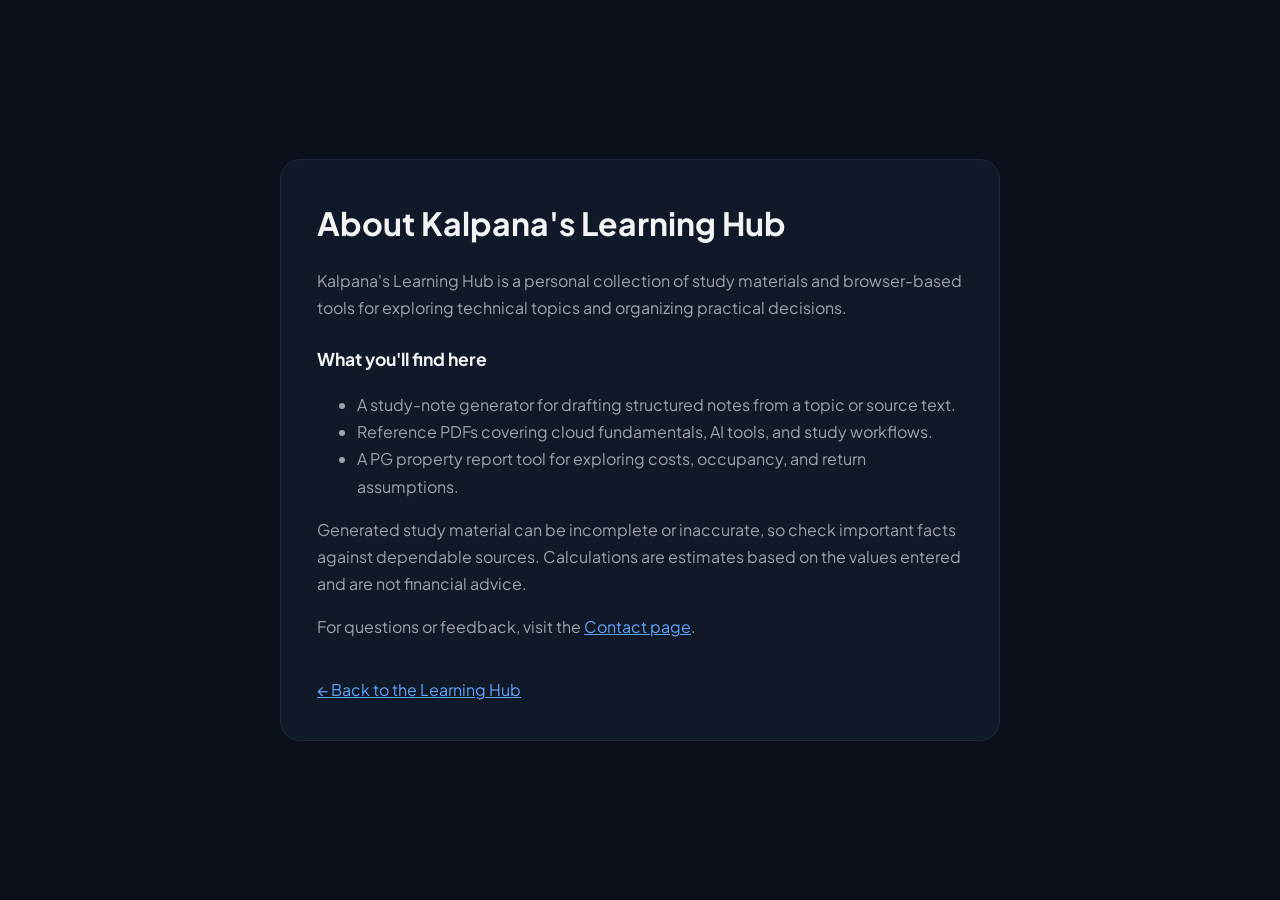
==== about.html @ 9a0f838a "update for adsense verification" ====
<!DOCTYPE html>
<html lang="en">
<head>
  <meta charset="UTF-8">
  <meta name="viewport" content="width=device-width, initial-scale=1">
  <meta name="description" content="About Kalpana's Learning Hub, a collection of study resources and practical browser-based tools.">
  <title>About | Kalpana's Learning Hub</title>
  <link rel="icon" type="image/svg+xml" href="favicon.svg">
  <link rel="preconnect" href="https://fonts.googleapis.com">
  <link rel="preconnect" href="https://fonts.gstatic.com" crossorigin>
  <link href="https://fonts.googleapis.com/css2?family=Plus+Jakarta+Sans:wght@400;500;600;700;800&display=swap" rel="stylesheet">
  <style>
    :root {
      color-scheme: dark;
      --bg: #0b0f19;
      --surface: #111827;
      --border: #1f293d;
      --text: #f3f4f6;
      --muted: #9ca3af;
      --primary: #60a5fa;
    }

    * { box-sizing: border-box; }

    body {
      margin: 0;
      min-height: 100vh;
      display: grid;
      place-items: center;
      padding: 24px;
      background: var(--bg);
      color: var(--text);
      font-family: 'Plus Jakarta Sans', -apple-system, BlinkMacSystemFont, sans-serif;
      line-height: 1.7;
    }

    main {
      width: min(100%, 720px);
      padding: 36px;
      border: 1px solid var(--border);
      border-radius: 20px;
      background: var(--surface);
    }

    h1 { margin: 0 0 16px; }
    h2 { margin: 24px 0 8px; font-size: 1.1rem; }
    p, li { color: var(--muted); }
    a { color: var(--primary); }
    .back { display: inline-block; margin-top: 20px; }

    @media (max-width: 480px) {
      main { padding: 24px; }
    }
  </style>
</head>
<body>
  <main>
    <h1>About Kalpana's Learning Hub</h1>
    <p>Kalpana's Learning Hub is a personal collection of study materials and browser-based tools for exploring technical topics and organizing practical decisions.</p>
    <h2>What you'll find here</h2>
    <ul>
      <li>A study-note generator for drafting structured notes from a topic or source text.</li>
      <li>Reference PDFs covering cloud fundamentals, AI tools, and study workflows.</li>
      <li>A PG property report tool for exploring costs, occupancy, and return assumptions.</li>
    </ul>
    <p>Generated study material can be incomplete or inaccurate, so check important facts against dependable sources. Calculations are estimates based on the values entered and are not financial advice.</p>
    <p>For questions or feedback, visit the <a href="contact.html">Contact page</a>.</p>
    <a class="back" href="index.html">← Back to the Learning Hub</a>
  </main>
</body>
</html>
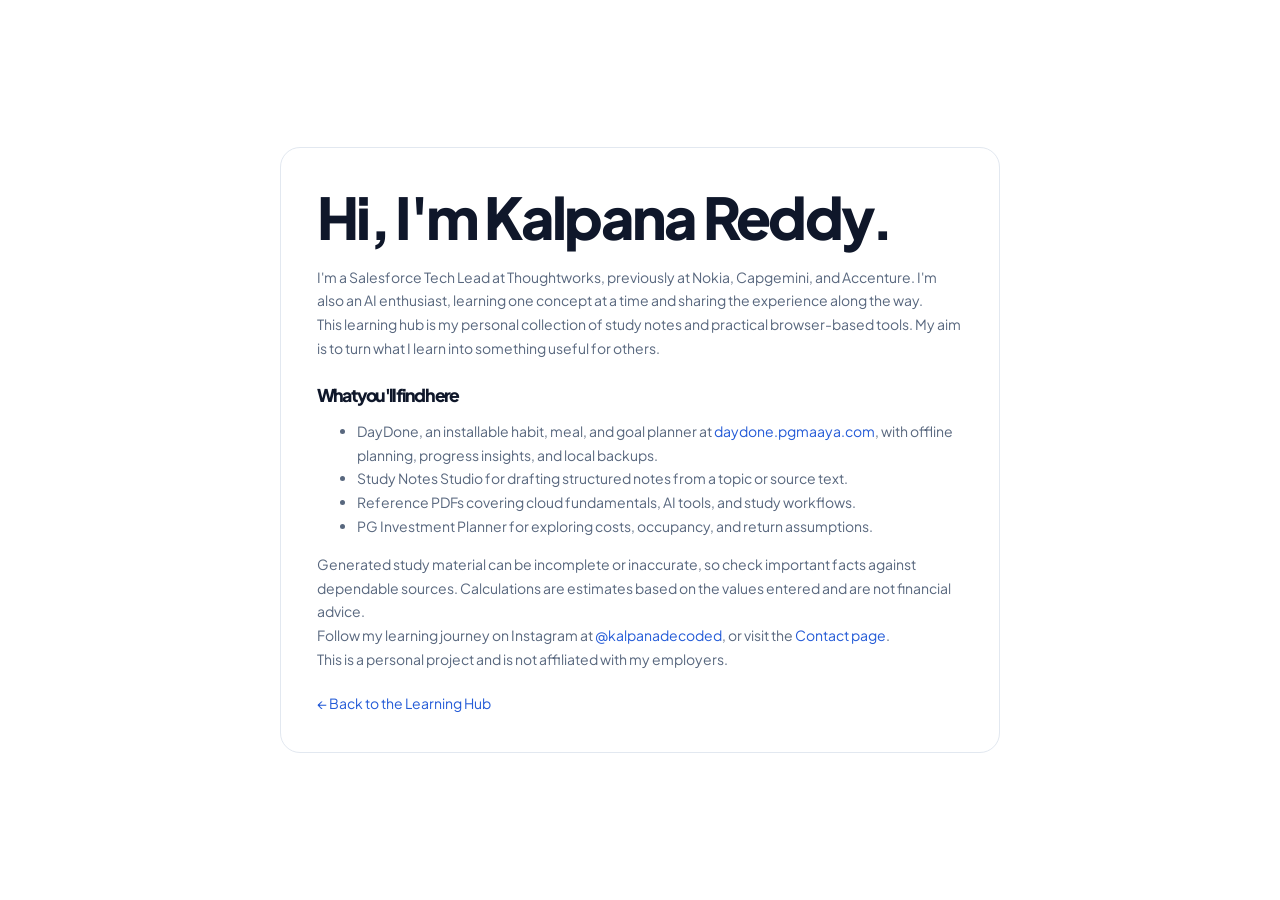
==== commit bf63da11: "Add SVG previews for PG Investment Planner and Study Notes Studio; create social icons for LinkedIn," ====
--- a/about.html
+++ b/about.html
@@ -3,21 +3,17 @@
 <head>
   <meta charset="UTF-8">
   <meta name="viewport" content="width=device-width, initial-scale=1">
-  <meta name="description" content="About Kalpana's Learning Hub, a collection of study resources and practical browser-based tools.">
-  <title>About | Kalpana's Learning Hub</title>
+  <meta name="description" content="Meet Kalpana Reddy, Salesforce Tech Lead at Thoughtworks, AI enthusiast, and the person behind this personal learning hub.">
+  <title>About | Kalpana Reddy</title>
   <link rel="icon" type="image/svg+xml" href="favicon.svg">
   <link rel="preconnect" href="https://fonts.googleapis.com">
   <link rel="preconnect" href="https://fonts.gstatic.com" crossorigin>
   <link href="https://fonts.googleapis.com/css2?family=Plus+Jakarta+Sans:wght@400;500;600;700;800&display=swap" rel="stylesheet">
+  <link rel="stylesheet" href="portfolio.css">
   <style>
     :root {
-      color-scheme: dark;
-      --bg: #0b0f19;
-      --surface: #111827;
-      --border: #1f293d;
-      --text: #f3f4f6;
-      --muted: #9ca3af;
-      --primary: #60a5fa;
+      --text: var(--ink);
+      --primary: var(--blue);
     }
 
     * { box-sizing: border-box; }
@@ -55,16 +51,19 @@
 </head>
 <body>
   <main>
-    <h1>About Kalpana's Learning Hub</h1>
-    <p>Kalpana's Learning Hub is a personal collection of study materials and browser-based tools for exploring technical topics and organizing practical decisions.</p>
+    <h1>Hi, I'm Kalpana Reddy.</h1>
+    <p>I'm a Salesforce Tech Lead at Thoughtworks, previously at Nokia, Capgemini, and Accenture. I'm also an AI enthusiast, learning one concept at a time and sharing the experience along the way.</p>
+    <p>This learning hub is my personal collection of study notes and practical browser-based tools. My aim is to turn what I learn into something useful for others.</p>
     <h2>What you'll find here</h2>
     <ul>
-      <li>A study-note generator for drafting structured notes from a topic or source text.</li>
+      <li>DayDone, an installable habit, meal, and goal planner at <a href="https://daydone.pgmaaya.com/" target="_blank" rel="noopener noreferrer">daydone.pgmaaya.com</a>, with offline planning, progress insights, and local backups.</li>
+      <li>Study Notes Studio for drafting structured notes from a topic or source text.</li>
       <li>Reference PDFs covering cloud fundamentals, AI tools, and study workflows.</li>
-      <li>A PG property report tool for exploring costs, occupancy, and return assumptions.</li>
+      <li>PG Investment Planner for exploring costs, occupancy, and return assumptions.</li>
     </ul>
     <p>Generated study material can be incomplete or inaccurate, so check important facts against dependable sources. Calculations are estimates based on the values entered and are not financial advice.</p>
-    <p>For questions or feedback, visit the <a href="contact.html">Contact page</a>.</p>
+    <p>Follow my learning journey on Instagram at <a href="https://www.instagram.com/kalpanadecoded/" target="_blank" rel="noopener noreferrer">@kalpanadecoded</a>, or visit the <a href="contact.html">Contact page</a>.</p>
+    <p>This is a personal project and is not affiliated with my employers.</p>
     <a class="back" href="index.html">← Back to the Learning Hub</a>
   </main>
 </body>
--- a/portfolio.css
+++ b/portfolio.css
@@ -0,0 +1,307 @@
+:root {
+  color-scheme: light;
+  --bg: #fff;
+  --soft: #f8fafc;
+  --surface: #fff;
+  --ink: #0f172a;
+  --muted: #58677e;
+  --border: #e2e8f0;
+  --blue: #245bd7;
+  --blue-soft: #edf3ff;
+  --accent: #a55a00;
+  --accent-soft: #fff5dd;
+  --gradient: linear-gradient(110deg, #f59e0b, #ec4899 53%, #4f46e5);
+  --gradient-text: linear-gradient(110deg, #a85b00, #ce286b 53%, #4f46e5);
+  --glass: #ffffffdf;
+  --shadow: 0 12px 35px #0f172a09, 0 2px 5px #0f172a05;
+}
+[data-theme="dark"] {
+  color-scheme: dark;
+  --bg: #020617;
+  --soft: #0b1223;
+  --surface: #0f172a;
+  --ink: #f1f5f9;
+  --muted: #a8b5c9;
+  --border: #243147;
+  --blue: #93b8ff;
+  --blue-soft: #1d3153;
+  --accent: #fbbf24;
+  --accent-soft: #302612;
+  --gradient-text: linear-gradient(110deg, #fbbf24, #fb7185 53%, #a5b4fc);
+  --glass: #0f172ae8;
+  --shadow: 0 12px 35px #0003;
+}
+* { box-sizing: border-box; }
+html { scroll-behavior: smooth; scroll-padding-top: 125px; }
+body { margin: 0; background: var(--bg); color: var(--ink); font-family: 'Plus Jakarta Sans', sans-serif; font-size: 14px; line-height: 1.7; -webkit-font-smoothing: antialiased; }
+a { color: inherit; text-decoration: none; }
+button, input, textarea { font: inherit; }
+button { cursor: pointer; }
+a, button, input, textarea { -webkit-tap-highlight-color: transparent; }
+:is(a, button, input, textarea):focus-visible { outline: 3px solid var(--blue); outline-offset: 4px; }
+[hidden] { display: none !important; }
+h1, h2, h3, p { margin: 0; }
+.container { width: min(1280px, calc(100% - 64px)); margin-inline: auto; }
+.sr-only { position: absolute; width: 1px; height: 1px; padding: 0; margin: -1px; overflow: hidden; clip-path: inset(50%); white-space: nowrap; border: 0; }
+.skip-link { position: fixed; top: -100px; left: 20px; z-index: 100; background: var(--surface); padding: 12px 20px; border: 1px solid var(--blue); border-radius: 8px; }
+.skip-link:focus { top: 10px; }
+.gradient-text { color: var(--accent); background: var(--gradient-text); background-clip: text; -webkit-background-clip: text; -webkit-text-fill-color: transparent; }
+.site-header { position: sticky; top: 0; z-index: 20; background: var(--glass); border-bottom: 1px solid var(--border); backdrop-filter: blur(18px); }
+.nav { min-height: 88px; display: flex; align-items: center; justify-content: space-between; gap: 20px; }
+.brand { display: flex; align-items: center; gap: 12px; font-weight: 800; font-size: 17px; letter-spacing: -.5px; flex-shrink: 0; }
+.brand-avatar { width: 42px; height: 42px; object-fit: cover; border-radius: 50%; border: 2px solid #fbbf24; box-shadow: 0 3px 10px #f59e0b22; }
+.brand-caption { display: block; font-size: 11px; font-weight: 400; color: var(--muted); letter-spacing: 0; }
+.nav-links { display: flex; align-items: center; gap: 24px; font-size: 12px; font-weight: 600; }
+.nav-links a:hover, .footer-links a:hover { color: var(--accent); }
+.nav-utilities { display: flex; align-items: center; gap: 10px; flex-shrink: 0; }
+.nav-socials { display: flex; align-items: center; gap: 2px; padding-right: 8px; border-right: 1px solid var(--border); }
+.nav-social-link { display: grid; place-items: center; width: 32px; height: 36px; border-radius: 8px; color: var(--muted); }
+.nav-social-link:hover { color: var(--blue); background: var(--soft); }
+.nav-social-link .social-svg { width: 17px; height: 17px; }
+.theme-toggle, .menu-toggle { width: 36px; height: 36px; border-radius: 10px; border: 0; background: var(--soft); color: var(--ink); font-size: 20px; display: grid; place-content: center; }
+.nav-explore.button { font-size: 11px; padding: 9px 12px; }
+.hero { display: grid; grid-template-columns: 1.35fr 1fr; gap: 65px; align-items: center; padding-block: 70px 80px; position: relative; isolation: isolate; }
+.hero::before { content: ''; position: absolute; z-index: -1; inset: 2% -15px; background: radial-gradient(ellipse at 50% 30%, #fb718514, transparent 55%), radial-gradient(ellipse at 95% 45%, #22d3ee12, transparent 45%), radial-gradient(ellipse at 0% 90%, #8b5cf614, transparent 45%); pointer-events: none; }
+.eyebrow { display: flex; align-items: center; gap: 9px; font-family: 'JetBrains Mono', monospace; font-size: 11px; font-weight: 700; letter-spacing: 1.1px; color: var(--accent); margin-bottom: 19px; }
+.status-dot { width: 8px; height: 8px; border-radius: 50%; background: #f59e0b; box-shadow: 0 0 0 4px #f59e0b1a; flex-shrink: 0; }
+h1 { font-size: clamp(40px, 4.5vw, 62px); letter-spacing: -2.7px; line-height: 1.13; font-weight: 800; }
+.hero-description { margin-top: 25px; color: var(--muted); font-size: 18px; line-height: 1.8; max-width: 660px; }
+.hero-description strong { color: var(--ink); font-weight: 600; }
+.hero-actions { display: flex; gap: 13px; flex-wrap: wrap; margin-top: 28px; }
+.button { display: inline-flex; align-items: center; justify-content: center; gap: 12px; border-radius: 12px; padding: 14px 20px; font-size: 13px; font-weight: 700; line-height: 1.5; border: 1px solid transparent; transition: transform .2s, box-shadow .2s; }
+.button:hover { transform: translateY(-2px); }
+.button-primary { background: var(--gradient); color: #fff; box-shadow: 0 5px 14px #ec48991a; }
+.button-primary:hover { box-shadow: 0 8px 20px #ec48992a; }
+.button-secondary { background: var(--surface); color: var(--ink); border-color: var(--border); }
+.button-secondary:hover { border-color: var(--accent); }
+.hero-footnote { display: flex; align-items: center; gap: 12px; margin-top: 24px; font-size: 12px; color: var(--muted); }
+.tiny-line { width: 30px; height: 2px; background: var(--gradient); border-radius: 3px; }
+.journey-card { border: 1px solid var(--border); border-radius: 25px; background: var(--glass); padding: 26px; box-shadow: 0 22px 50px #0f172a12; backdrop-filter: blur(15px); }
+.journey-top { display: flex; justify-content: space-between; align-items: center; gap: 8px; padding-bottom: 15px; border-bottom: 1px solid var(--border); }
+.mono { font-family: 'JetBrains Mono', monospace; font-size: 10px; color: var(--muted); letter-spacing: .7px; }
+.mini-dots { font-size: 17px; white-space: nowrap; background: linear-gradient(90deg, #fb7185, #fbbf24, #34d399); background-clip: text; -webkit-text-fill-color: transparent; }
+.profile-visual { aspect-ratio: 4/3; position: relative; margin-top: 18px; background: var(--soft); border-radius: 16px; overflow: hidden; }
+.profile-visual::after { content: ''; position: absolute; inset: 50% 0 0; background: linear-gradient(transparent, #02061799); pointer-events: none; }
+.profile-avatar { display: block; width: 100%; height: 100%; object-fit: cover; object-position: center 42%; transition: transform .5s; }
+.journey-card:hover .profile-avatar { transform: scale(1.03); }
+.floating-label { position: absolute; z-index: 1; bottom: 13px; background: var(--glass); border: 1px solid var(--border); border-radius: 8px; font-size: 10px; font-weight: 700; padding: 5px 10px; color: var(--blue); }
+.label-cloud { left: 13px; }
+.label-ai { right: 13px; color: var(--accent); }
+.journey-caption { display: flex; justify-content: space-between; align-items: center; padding-block: 20px 17px; }
+.journey-caption h2 { font-size: 25px; line-height: 1.3; letter-spacing: -.8px; }
+.small-arrow { font-size: 24px; color: var(--accent); }
+.journey-row { display: flex; gap: 12px; align-items: center; border-top: 1px solid var(--border); padding-block: 12px; }
+.journey-row:last-child { padding-bottom: 0; }
+.journey-icon { font-family: 'JetBrains Mono', monospace; color: var(--accent); background: var(--accent-soft); border-radius: 10px; font-size: 10px; width: 35px; height: 35px; flex-shrink: 0; display: grid; place-items: center; }
+.journey-row:nth-last-child(2) .journey-icon { color: var(--blue); background: var(--blue-soft); }
+.journey-row strong { display: block; font-size: 12px; font-weight: 700; }
+.journey-row div > span { display: block; color: var(--muted); font-size: 10px; margin-top: 3px; }
+.experience-strip { display: flex; align-items: center; flex-wrap: wrap; gap: 15px; padding: 25px; border: 1px solid var(--border); border-radius: 18px; background: linear-gradient(110deg, var(--soft), var(--surface), var(--soft)); box-shadow: 0 2px 5px #00000004; color: var(--muted); font-size: 13px; font-weight: 600; }
+.experience-label { font-family: 'JetBrains Mono', monospace; font-size: 10px; letter-spacing: 1px; margin-right: auto; }
+.experience-strip > span:not(.experience-label, .previous-label, .experience-divider), .experience-strip > strong { padding: 7px 13px; border: 1px solid var(--border); border-radius: 10px; background: var(--surface); }
+.experience-strip strong { color: var(--accent); display: flex; align-items: center; gap: 9px; background: var(--accent-soft); border-color: #f59e0b55; }
+.current-label { background: linear-gradient(100deg, #f59e0b, #f43f5e); color: white; font-size: 8px; border-radius: 4px; padding: 2px 5px; }
+.experience-divider { width: 1px; height: 20px; background: var(--border); }
+.previous-label { font-size: 10px; font-weight: 400; }
+.about-section { display: grid; grid-template-columns: 5fr 7fr; gap: 60px; padding-block: 85px; }
+h2 { font-size: clamp(30px, 3.4vw, 44px); font-weight: 800; line-height: 1.2; letter-spacing: -1.8px; }
+.about-intro { margin-top: 24px; color: var(--muted); font-size: 14px; max-width: 390px; }
+.about-copy { color: var(--muted); font-size: 15px; line-height: 1.9; padding: 30px; background: var(--surface); border: 1px solid var(--border); border-radius: 24px; box-shadow: var(--shadow); }
+.about-copy p + p { margin-top: 18px; }
+.about-copy strong { color: var(--ink); }
+.text-link { display: inline-flex; gap: 10px; align-items: center; font-size: 12px; font-weight: 700; color: var(--blue); }
+.text-link:hover { text-decoration: underline; text-underline-offset: 4px; }
+.about-copy .text-link { margin-top: 16px; color: var(--accent); }
+.philosophy-grid { display: grid; grid-template-columns: repeat(3, minmax(0, 1fr)); gap: 12px; border-top: 1px solid var(--border); padding-top: 20px; margin-top: 25px; }
+.philosophy-grid > div { padding: 15px 12px; border-radius: 13px; background: var(--accent-soft); min-width: 0; }
+.philosophy-grid > div:nth-child(2) { background: var(--blue-soft); }
+.philosophy-grid > div:nth-child(3) { background: #ec489910; }
+.pillar-icon { font-size: 23px; color: var(--accent); }
+.philosophy-grid h3 { font-size: 12px; color: var(--ink); margin-top: 8px; }
+.philosophy-grid p { font-size: 10px; line-height: 1.7; margin-top: 7px; }
+.library-section { background: var(--soft); border-block: 1px solid var(--border); padding-block: 80px; }
+.section-heading { display: flex; justify-content: space-between; align-items: flex-end; gap: 35px; margin-bottom: 38px; }
+.section-heading > p { color: var(--muted); font-size: 14px; line-height: 1.9; max-width: 400px; }
+.library-controls { display: flex; align-items: center; justify-content: space-between; gap: 20px; padding: 20px; border: 1px solid var(--border); border-radius: 24px 24px 0 0; background: var(--surface); }
+.filter-tabs { display: flex; gap: 4px; background: var(--soft); padding: 5px; border-radius: 13px; flex-wrap: wrap; }
+.filter-btn { border: 0; background: transparent; color: var(--muted); border-radius: 10px; padding: 9px 12px; font-size: 12px; font-weight: 700; }
+.filter-btn.active { background: var(--surface); color: var(--ink); box-shadow: 0 2px 5px #0000000d; }
+.filter-btn:hover { color: var(--accent); }
+.search-box { display: flex; align-items: center; gap: 10px; width: 350px; background: var(--soft); border: 1px solid var(--border); border-radius: 12px; padding: 8px 13px; color: var(--muted); }
+.search-box > span { font-size: 21px; line-height: 1; }
+.search-box input { width: 100%; min-width: 0; border: 0; background: transparent; color: var(--ink); font-size: 12px; padding: 4px 0; }
+.search-box input::placeholder { color: var(--muted); }
+.topic-filters { display: flex; align-items: center; gap: 7px; flex-wrap: wrap; border: 1px solid var(--border); border-top: 0; background: var(--surface); border-radius: 0 0 24px 24px; padding: 16px 20px; }
+.topic-caption { font-family: 'JetBrains Mono', monospace; font-size: 10px; color: var(--muted); margin-right: 5px; }
+.topic-btn { font-size: 11px; padding: 5px 10px; border: 0; border-radius: 8px; color: var(--muted); background: transparent; }
+.topic-btn:hover { background: var(--soft); }
+.topic-btn.active { background: var(--accent-soft); color: var(--accent); font-weight: 700; }
+.results-row { display: flex; justify-content: space-between; gap: 15px; margin-block: 25px; color: var(--muted); font-size: 11px; }
+.resource-grid { display: grid; grid-template-columns: repeat(3, minmax(0, 1fr)); gap: 26px; }
+.resource-card { --card-gradient: linear-gradient(120deg, #2563eb, #6366f1); border: 1px solid var(--border); border-radius: 23px; background: var(--surface); display: flex; flex-direction: column; overflow: hidden; box-shadow: var(--shadow); transition: transform .25s, box-shadow .25s; min-width: 0; }
+.resource-card[data-file*="RAG"] { --card-gradient: linear-gradient(120deg, #7c3aed, #c026d3); }
+.resource-card[data-file*="daydone"] { --card-gradient: linear-gradient(120deg, #4338ca, #7c3aed); }
+.resource-card[data-file*="Salesforce"] { --card-gradient: linear-gradient(120deg, #0284c7, #2563eb); }
+.resource-card[data-file*="Git-"] { --card-gradient: linear-gradient(120deg, #c2410c, #dc2626); }
+.resource-card[data-file*="GCP"] { --card-gradient: linear-gradient(120deg, #047857, #0e7490); }
+.resource-card[data-file*="Claude"], .resource-card[data-file*="Study-Note-"] { --card-gradient: linear-gradient(120deg, #7c3aed, #4f46e5); }
+.resource-card[data-file*="PG"] { --card-gradient: linear-gradient(120deg, #0f766e, #0369a1); }
+.resource-card:hover { transform: translateY(-5px); box-shadow: 0 15px 35px #0f172a15; }
+.resource-cover { display: block; aspect-ratio: 16/10; position: relative; overflow: hidden; background: var(--card-gradient); border-bottom: 1px solid var(--border); }
+.resource-cover img { display: block; width: 100%; height: 100%; object-fit: cover; object-position: top; transition: transform .4s; }
+.resource-cover:hover img { transform: scale(1.035); }
+.tool-cover img { object-fit: contain; object-position: center; }
+.cover-badge { position: absolute; top: 15px; left: 15px; align-self: flex-start; color: #fff; background: #0f172ad9; padding: 5px 10px; border: 1px solid #ffffff40; border-radius: 20px; font-family: 'JetBrains Mono', monospace; font-size: 9px; font-weight: 700; letter-spacing: .5px; }
+.resource-body { display: flex; flex-direction: column; flex: 1; padding: 24px; }
+.resource-topics { display: flex; flex-wrap: wrap; gap: 7px; margin-bottom: 14px; }
+.resource-topics span { color: var(--muted); font-size: 10px; font-weight: 600; }
+.resource-topics span + span::before { content: '\00b7'; margin-right: 7px; }
+.resource-body > p { font-size: 13px; line-height: 1.8; color: var(--muted); margin-block: 12px 18px; }
+.resource-body > .resource-caveat { font-size: 10px; margin-top: 0; padding: 10px; background: var(--soft); border-radius: 8px; }
+.resource-card h3 { font-size: 17px; line-height: 1.45; letter-spacing: -.5px; overflow-wrap: anywhere; }
+.resource-card:hover h3 { color: var(--accent); }
+.resource-highlights { color: var(--muted); font-size: 11px; padding: 14px 0 0; border-top: 1px solid var(--border); margin: 0 0 23px; list-style: none; }
+.resource-highlights li { display: flex; align-items: baseline; gap: 8px; margin-block: 7px; }
+.resource-highlights li::before { content: '\2713'; color: #059669; font-weight: 800; }
+.resource-actions { display: flex; flex-wrap: wrap; gap: 8px; border-top: 1px solid var(--border); padding-top: 17px; margin-top: auto; }
+.resource-actions .button { font-size: 11px; padding: 10px 12px; flex: 1; white-space: nowrap; }
+.resource-actions .button-primary { background: var(--card-gradient); }
+.generic-cover { display: flex; flex-direction: column; justify-content: center; align-items: center; gap: 17px; color: white; }
+.resource-icon { font-size: 40px; font-weight: 800; }
+.resource-type { font-size: 10px; letter-spacing: .7px; }
+.empty-state { text-align: center; padding: 55px 20px; border: 1px solid var(--border); border-radius: 24px; background: var(--surface); }
+.empty-state h3 { font-size: 20px; }
+.empty-state p { color: var(--muted); margin-block: 10px 20px; }
+.library-note, .load-status { color: var(--muted); font-size: 11px; margin-top: 25px; }
+.load-status { margin: 0 0 20px; }
+.social-svg { width: 23px; height: 23px; flex-shrink: 0; }
+.community-badge { display: inline-flex; align-items: center; flex-wrap: wrap; gap: 9px; border: 1px solid var(--border); border-radius: 30px; padding: 7px 12px; color: var(--ink); background: var(--glass); box-shadow: 0 2px 5px #00000005; font-size: 11px; font-weight: 700; margin-bottom: 24px; }
+.community-badge .social-svg { width: 19px; height: 19px; color: #0a66c2; }
+.community-badge:hover { border-color: var(--blue); }
+.follower-badge { background: var(--blue-soft); color: var(--blue); padding: 2px 8px; border-radius: 20px; font-size: 10px; }
+.connect-section { padding-block: 80px; }
+.connect-panel { display: grid; grid-template-columns: 7fr 5fr; grid-template-areas: 'intro form' 'socials form'; align-items: start; gap: 25px 40px; border: 1px solid #263247; border-radius: 27px; padding: 45px; background: radial-gradient(ellipse at 65% 0, #80385c40, transparent 60%), radial-gradient(ellipse at 5% 100%, #0e749035, transparent 55%), #0f172a; color: #fff; box-shadow: 0 20px 40px #0f172a16; }
+.connect-intro { grid-area: intro; }
+.connect-panel .eyebrow { color: #fbbf24; }
+.connect-panel h2 { font-size: clamp(28px, 3vw, 40px); line-height: 1.22; }
+.connect-panel .gradient-text { background-image: linear-gradient(110deg, #fbbf24, #fb7185, #a5b4fc); }
+.connect-intro > p:not(.eyebrow) { margin-top: 20px; color: #cbd5e1; font-size: 14px; }
+.connect-actions { grid-area: socials; display: grid; grid-template-columns: repeat(2, minmax(0, 1fr)); gap: 12px; min-width: 0; }
+.social-card { display: flex; align-items: center; gap: 12px; padding: 15px; border: 1px solid var(--border); border-radius: 15px; background: var(--surface); color: var(--ink); min-width: 0; transition: border-color .2s, transform .2s; }
+.social-card:hover { border-color: var(--blue); transform: translateY(-2px); }
+.social-icon { display: grid; place-items: center; width: 38px; height: 38px; border-radius: 10px; background: var(--blue-soft); color: var(--blue); flex-shrink: 0; }
+.social-instagram .social-icon { background: #ec489919; color: #be246b; }
+.social-github .social-icon { background: var(--soft); color: var(--ink); }
+.social-copy { display: grid; gap: 3px; min-width: 0; }
+.social-copy strong { font-size: 13px; }
+.social-copy > span { font-size: 10px; color: var(--muted); overflow-wrap: anywhere; }
+.follower-label { display: inline-block; background: var(--blue-soft); color: var(--blue); border-radius: 4px; padding: 1px 5px; font-size: 9px; font-weight: 700; }
+.social-arrow { margin-left: auto; color: var(--muted); flex-shrink: 0; }
+.connect-panel .social-card { background: #ffffff08; color: white; border-color: #ffffff20; padding: 13px; gap: 9px; }
+.connect-panel .social-card:hover { border-color: #94a3b8; background: #ffffff10; }
+.connect-panel .social-copy > span { color: #cbd5e1; }
+.connect-panel .social-icon { background: #0a66c22e; color: #7dd3fc; }
+.connect-panel .social-instagram .social-icon { background: #ec489920; color: #f9a8d4; }
+.connect-panel .social-github .social-icon { background: #ffffff14; color: white; }
+.connect-panel .social-email .social-icon { background: #10b98120; color: #6ee7b7; }
+.connect-panel .follower-label { background: #3b82f630; color: #bfdbfe; }
+.message-form { grid-area: form; padding: 25px; background: #ffffff0d; border: 1px solid #ffffff25; border-radius: 22px; min-width: 0; }
+.message-form h3 { font-size: 16px; line-height: 1.5; }
+.message-form h3 span { color: #fbbf24; }
+.message-form > p { color: #cbd5e1; font-size: 11px; margin: 12px 0 18px; }
+.message-form label { display: grid; gap: 6px; color: #e2e8f0; font-size: 11px; font-weight: 600; margin-top: 15px; }
+.message-form input, .message-form textarea { width: 100%; min-width: 0; background: #02061755; color: #fff; border: 1px solid #ffffff25; border-radius: 10px; padding: 11px 12px; font-size: 12px; }
+.message-form textarea { resize: vertical; min-height: 100px; }
+.message-form :is(input, textarea)::placeholder { color: #a8b5c9; }
+.message-form .button { width: 100%; margin-top: 18px; }
+.message-form .form-note { font-size: 10px; margin-bottom: 0; }
+.contact-socials { display: grid; gap: 12px; margin-top: 24px; }
+.site-footer { border-top: 1px solid var(--border); padding-block: 35px; display: flex; align-items: center; justify-content: space-between; gap: 24px; flex-wrap: wrap; }
+.footer-name { font-size: 17px; font-weight: 800; letter-spacing: -.5px; }
+.footer-name span { color: var(--accent); }
+.site-footer p { color: var(--muted); font-size: 11px; margin-top: 5px; }
+.footer-links { display: flex; flex-wrap: wrap; gap: 25px; font-size: 12px; color: var(--muted); }
+.site-footer .footer-credit { flex-basis: 100%; margin-top: 0; font-size: 10px; }
+@media (max-width: 1200px) {
+  .nav { gap: 14px; }
+  .nav-links { gap: 16px; font-size: 11px; }
+  .nav-explore { display: none; }
+  .hero { gap: 40px; }
+  .hero-description { font-size: 16px; }
+  .philosophy-grid { grid-template-columns: 1fr; }
+  .philosophy-grid > div { padding: 14px; }
+  .connect-panel { padding: 32px; gap: 25px; }
+  .connect-actions { grid-template-columns: 1fr; }
+}
+@media (max-width: 960px) {
+  .container { width: calc(100% - 48px); }
+  .nav { flex-wrap: wrap; padding-block: 15px; }
+  .nav-links { order: 3; flex-basis: 100%; justify-content: space-between; font-size: 12px; }
+  .nav-utilities { margin-left: auto; }
+  .hero { grid-template-columns: 1fr; padding-block: 55px; }
+  .hero-copy { max-width: 700px; }
+  h1 { font-size: 55px; }
+  .journey-card { max-width: 540px; width: 100%; margin-inline: auto; }
+  .experience-label { flex-basis: 100%; }
+  .about-section { grid-template-columns: 1fr; gap: 30px; padding-block: 60px; }
+  .about-intro { max-width: 600px; }
+  .philosophy-grid { grid-template-columns: repeat(3, minmax(0, 1fr)); }
+  .resource-grid { grid-template-columns: repeat(2, minmax(0, 1fr)); gap: 22px; }
+  .section-heading { align-items: flex-start; flex-direction: column; gap: 20px; }
+  .library-controls { flex-direction: column; align-items: stretch; }
+  .search-box { width: 100%; }
+  .connect-panel { grid-template-columns: 1fr; grid-template-areas: 'intro' 'socials' 'form'; }
+  .connect-actions { grid-template-columns: repeat(2, minmax(0, 1fr)); }
+}
+@media (max-width: 600px) {
+  .container { width: calc(100% - 32px); }
+  .nav { gap: 12px; min-height: 75px; }
+  .brand { font-size: 15px; }
+  .brand-caption { font-size: 9px; }
+  .nav-utilities { flex-wrap: wrap; gap: 8px; }
+  .nav-socials { gap: 1px; padding-right: 6px; }
+  .nav-social-link { width: 30px; }
+  .nav-links { gap: 10px; font-size: 11px; }
+  .nav.js-menu .nav-links { display: none; }
+  .nav.js-menu.menu-open .nav-links { display: flex; }
+  .menu-toggle:not([hidden]) { display: grid; }
+  .hero { padding-block: 40px; }
+  h1 { font-size: clamp(34px, 8.5vw, 49px); letter-spacing: -1.7px; }
+  .hero-description { font-size: 15px; }
+  .hero-actions { flex-direction: column; align-items: stretch; }
+  .eyebrow { font-size: 9px; letter-spacing: .5px; }
+  .journey-card { padding: 20px; }
+  .journey-row strong { font-size: 11px; }
+  .mono { font-size: 8px; }
+  h2 { font-size: 32px; letter-spacing: -1.2px; }
+  .experience-strip { padding: 20px; gap: 10px; }
+  .experience-divider { display: none; }
+  .previous-label { flex-basis: 100%; }
+  .about-copy { padding: 22px; font-size: 14px; }
+  .philosophy-grid { grid-template-columns: 1fr; }
+  .library-section { padding-block: 50px; }
+  .filter-btn { padding: 8px; font-size: 10px; }
+  .library-controls { padding: 14px; }
+  .topic-filters { padding: 14px; }
+  .resource-grid { grid-template-columns: 1fr; }
+  .resource-body { padding: 22px; }
+  .results-row > span { display: none; }
+  .connect-section { padding-block: 50px; }
+  .connect-panel { padding: 23px; }
+  .connect-panel h2 { font-size: 29px; }
+  .connect-actions { grid-template-columns: 1fr; }
+  .message-form { padding: 20px; }
+  .desktop-break { display: none; }
+  .site-footer { align-items: flex-start; flex-direction: column; }
+}
+@media (max-width: 400px) {
+  .nav-utilities { width: 100%; justify-content: flex-end; }
+  .nav-socials { margin-right: auto; }
+}
+@media (min-width: 601px) {
+  .menu-toggle { display: none !important; }
+}
+@media (prefers-reduced-motion: reduce) {
+  html { scroll-behavior: auto; }
+  *, *::before, *::after { transition: none !important; }
+}
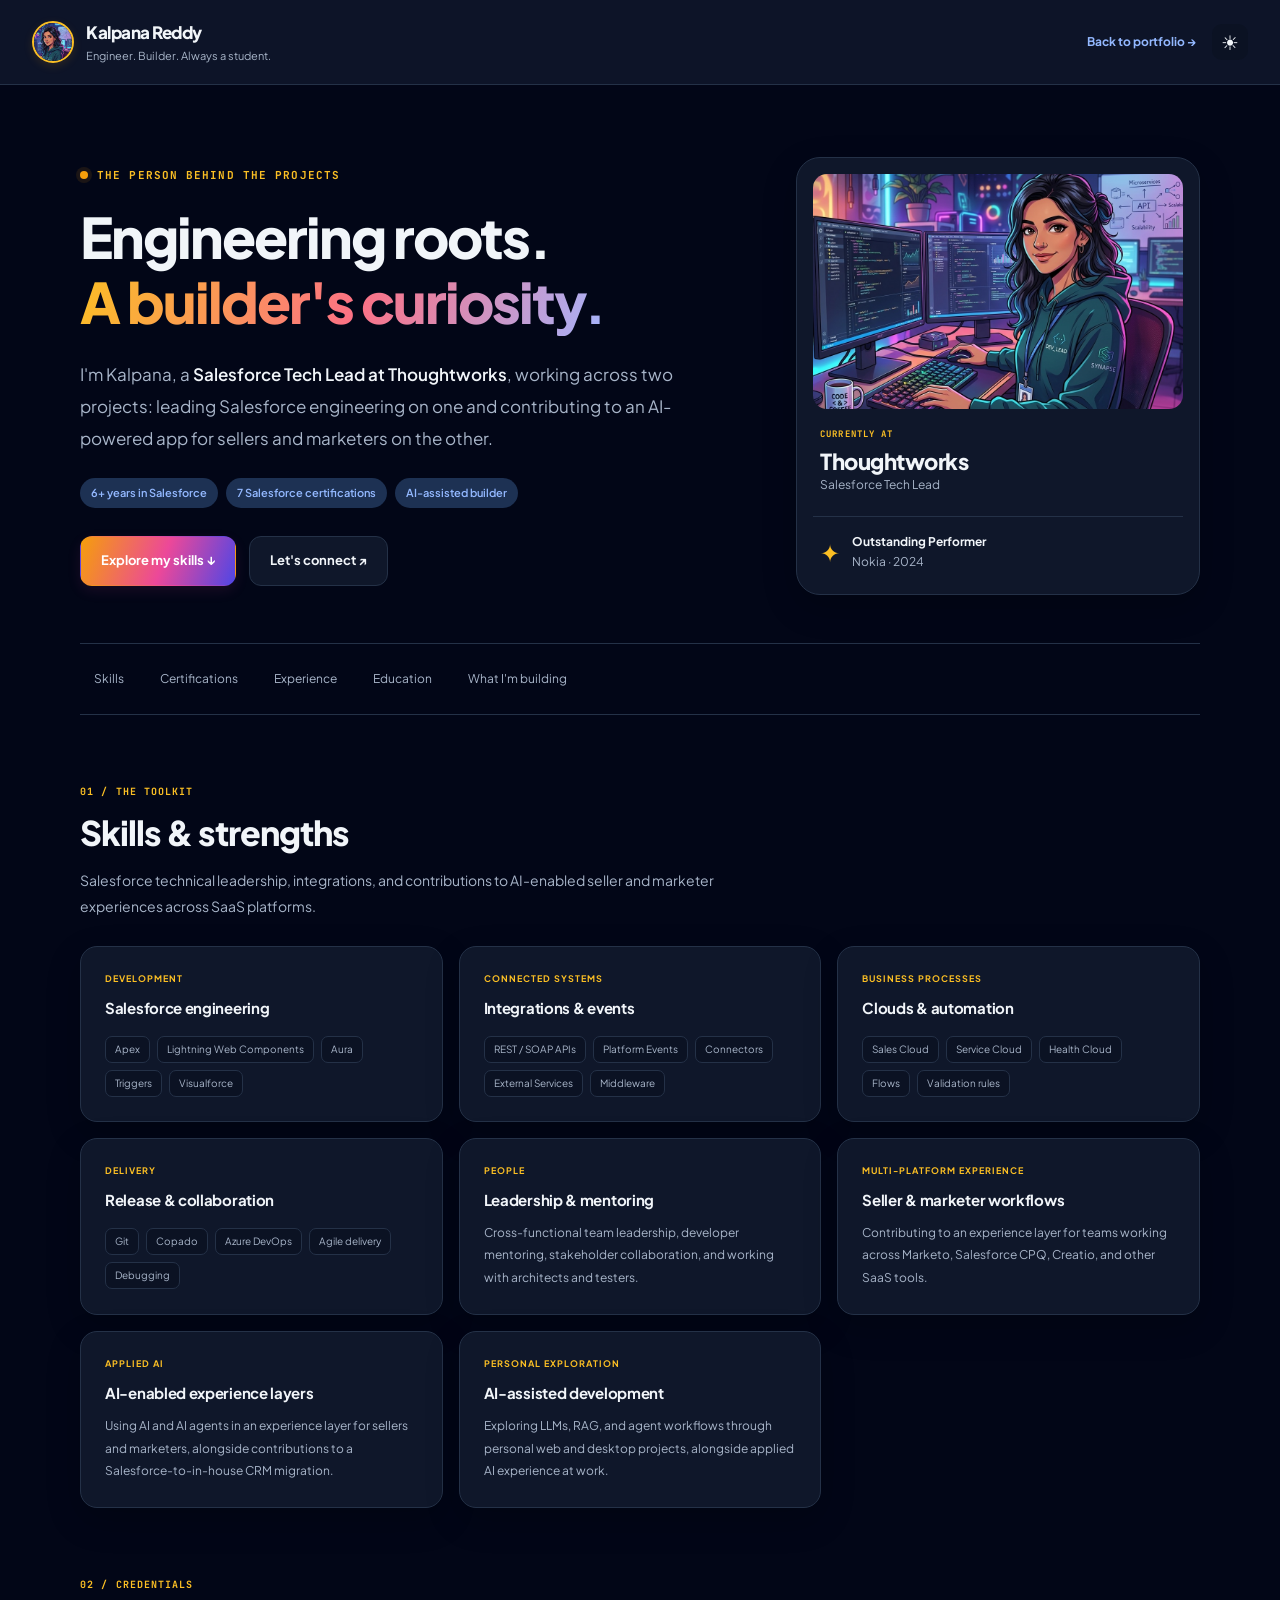
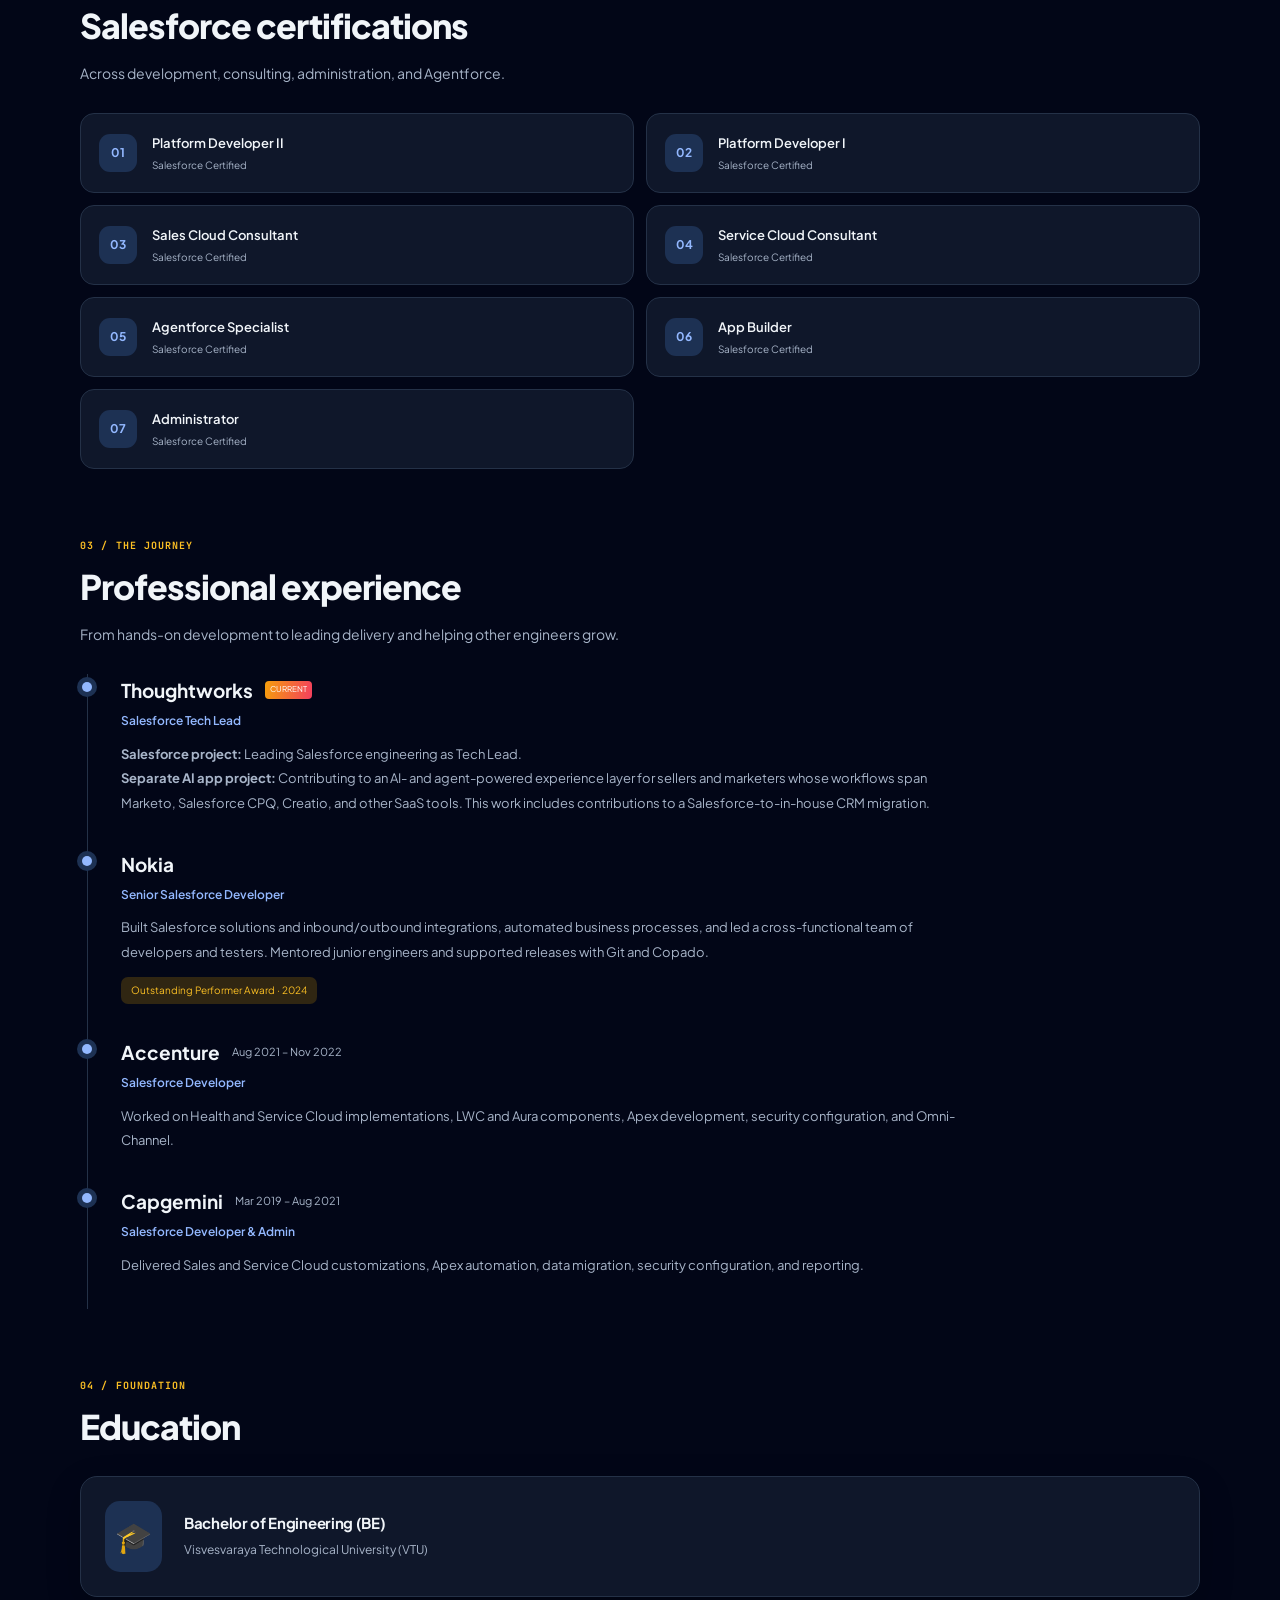
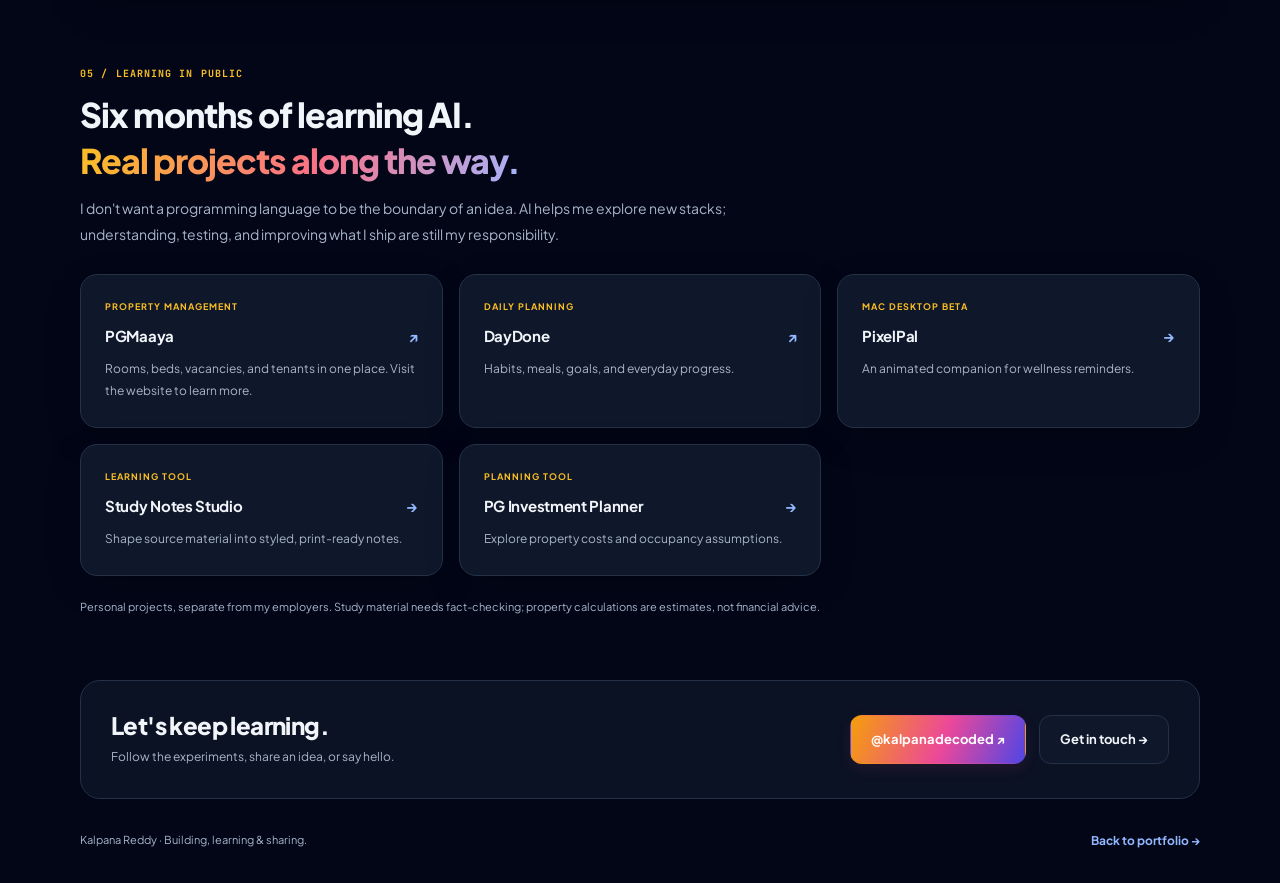
==== commit 540e0257: "feat: update portfolio with new projects and improved descriptions - Enhanced meta description for b" ====
--- a/about.html
+++ b/about.html
@@ -1,70 +1,93 @@
 <!DOCTYPE html>
-<html lang="en">
+<html lang="en" data-theme="dark">
 <head>
   <meta charset="UTF-8">
   <meta name="viewport" content="width=device-width, initial-scale=1">
-  <meta name="description" content="Meet Kalpana Reddy, Salesforce Tech Lead at Thoughtworks, AI enthusiast, and the person behind this personal learning hub.">
-  <title>About | Kalpana Reddy</title>
+  <meta name="description" content="Kalpana Reddy, Salesforce Tech Lead at Thoughtworks. Explore my skills, seven Salesforce certifications, experience, education, and AI-assisted projects.">
+  <title>About &amp; Experience | Kalpana Reddy</title>
   <link rel="icon" type="image/svg+xml" href="favicon.svg">
   <link rel="preconnect" href="https://fonts.googleapis.com">
   <link rel="preconnect" href="https://fonts.gstatic.com" crossorigin>
-  <link href="https://fonts.googleapis.com/css2?family=Plus+Jakarta+Sans:wght@400;500;600;700;800&display=swap" rel="stylesheet">
+  <link href="https://fonts.googleapis.com/css2?family=Plus+Jakarta+Sans:wght@400;500;600;700;800&amp;family=JetBrains+Mono:wght@400;500&amp;display=swap" rel="stylesheet">
   <link rel="stylesheet" href="portfolio.css">
-  <style>
-    :root {
-      --text: var(--ink);
-      --primary: var(--blue);
-    }
-
-    * { box-sizing: border-box; }
-
-    body {
-      margin: 0;
-      min-height: 100vh;
-      display: grid;
-      place-items: center;
-      padding: 24px;
-      background: var(--bg);
-      color: var(--text);
-      font-family: 'Plus Jakarta Sans', -apple-system, BlinkMacSystemFont, sans-serif;
-      line-height: 1.7;
-    }
-
-    main {
-      width: min(100%, 720px);
-      padding: 36px;
-      border: 1px solid var(--border);
-      border-radius: 20px;
-      background: var(--surface);
-    }
-
-    h1 { margin: 0 0 16px; }
-    h2 { margin: 24px 0 8px; font-size: 1.1rem; }
-    p, li { color: var(--muted); }
-    a { color: var(--primary); }
-    .back { display: inline-block; margin-top: 20px; }
-
-    @media (max-width: 480px) {
-      main { padding: 24px; }
-    }
-  </style>
+  <link rel="stylesheet" href="about.css">
+  <script src="about.js" defer></script>
 </head>
 <body>
-  <main>
-    <h1>Hi, I'm Kalpana Reddy.</h1>
-    <p>I'm a Salesforce Tech Lead at Thoughtworks, previously at Nokia, Capgemini, and Accenture. I'm also an AI enthusiast, learning one concept at a time and sharing the experience along the way.</p>
-    <p>This learning hub is my personal collection of study notes and practical browser-based tools. My aim is to turn what I learn into something useful for others.</p>
-    <h2>What you'll find here</h2>
-    <ul>
-      <li>DayDone, an installable habit, meal, and goal planner at <a href="https://daydone.pgmaaya.com/" target="_blank" rel="noopener noreferrer">daydone.pgmaaya.com</a>, with offline planning, progress insights, and local backups.</li>
-      <li>Study Notes Studio for drafting structured notes from a topic or source text.</li>
-      <li>Reference PDFs covering cloud fundamentals, AI tools, and study workflows.</li>
-      <li>PG Investment Planner for exploring costs, occupancy, and return assumptions.</li>
-    </ul>
-    <p>Generated study material can be incomplete or inaccurate, so check important facts against dependable sources. Calculations are estimates based on the values entered and are not financial advice.</p>
-    <p>Follow my learning journey on Instagram at <a href="https://www.instagram.com/kalpanadecoded/" target="_blank" rel="noopener noreferrer">@kalpanadecoded</a>, or visit the <a href="contact.html">Contact page</a>.</p>
-    <p>This is a personal project and is not affiliated with my employers.</p>
-    <a class="back" href="index.html">← Back to the Learning Hub</a>
+  <a class="skip-link" href="#main">Skip to content</a>
+  <header class="site-header">
+    <nav class="container about-nav" aria-label="Main navigation">
+      <a class="brand" href="index.html"><img class="brand-avatar" src="kalpana-avatar-small.jpg" alt="" width="42" height="42"><span>Kalpana Reddy<span class="brand-caption">Engineer. Builder. Always a student.</span></span></a>
+      <div class="about-nav-actions"><a class="text-link" href="index.html">Back to portfolio &rarr;</a><button class="theme-toggle" id="aboutTheme" type="button" aria-label="Switch to light theme" aria-pressed="true" hidden><span aria-hidden="true">&#9728;</span></button></div>
+    </nav>
+  </header>
+  <main id="main" class="container about-main">
+    <section class="about-introduction" aria-labelledby="about-heading">
+      <div>
+        <p class="eyebrow"><span class="status-dot"></span> THE PERSON BEHIND THE PROJECTS</p>
+        <h1 id="about-heading">Engineering roots.<br><span class="gradient-text">A builder's curiosity.</span></h1>
+        <p class="about-lead">I'm Kalpana, a <strong>Salesforce Tech Lead at Thoughtworks</strong>, working across two projects: leading Salesforce engineering on one and contributing to an AI-powered app for sellers and marketers on the other.</p>
+        <div class="profile-facts"><span>6+ years in Salesforce</span><span>7 Salesforce certifications</span><span>AI-assisted builder</span></div>
+        <div class="hero-actions"><a class="button button-primary" href="#skills">Explore my skills &darr;</a><a class="button button-secondary" href="contact.html">Let's connect &nearr;</a></div>
+      </div>
+      <aside class="profile-summary" aria-label="Profile highlights">
+        <img src="kalpana-avatar.jpg" alt="Illustrated portrait of Kalpana at a developer desk" width="1024" height="1024">
+        <div><span class="eyebrow">CURRENTLY AT</span><h2>Thoughtworks</h2><p>Salesforce Tech Lead</p></div>
+        <div class="recognition"><span aria-hidden="true">&#10022;</span><p><strong>Outstanding Performer</strong><br>Nokia &middot; 2024</p></div>
+      </aside>
+    </section>
+    <nav class="section-jumps" aria-label="About page sections"><a href="#skills">Skills</a><a href="#certifications">Certifications</a><a href="#work">Experience</a><a href="#education">Education</a><a href="#building">What I'm building</a></nav>
+    <section class="profile-section" id="skills" aria-labelledby="skills-title">
+      <div class="profile-section-heading"><p class="eyebrow">01 / THE TOOLKIT</p><h2 id="skills-title">Skills &amp; strengths</h2><p>Salesforce technical leadership, integrations, and contributions to AI-enabled seller and marketer experiences across SaaS platforms.</p></div>
+      <div class="skill-grid">
+        <article class="profile-card"><span class="card-kicker">DEVELOPMENT</span><h3>Salesforce engineering</h3><ul class="skill-tags"><li>Apex</li><li>Lightning Web Components</li><li>Aura</li><li>Triggers</li><li>Visualforce</li></ul></article>
+        <article class="profile-card"><span class="card-kicker">CONNECTED SYSTEMS</span><h3>Integrations &amp; events</h3><ul class="skill-tags"><li>REST / SOAP APIs</li><li>Platform Events</li><li>Connectors</li><li>External Services</li><li>Middleware</li></ul></article>
+        <article class="profile-card"><span class="card-kicker">BUSINESS PROCESSES</span><h3>Clouds &amp; automation</h3><ul class="skill-tags"><li>Sales Cloud</li><li>Service Cloud</li><li>Health Cloud</li><li>Flows</li><li>Validation rules</li></ul></article>
+        <article class="profile-card"><span class="card-kicker">DELIVERY</span><h3>Release &amp; collaboration</h3><ul class="skill-tags"><li>Git</li><li>Copado</li><li>Azure DevOps</li><li>Agile delivery</li><li>Debugging</li></ul></article>
+        <article class="profile-card"><span class="card-kicker">PEOPLE</span><h3>Leadership &amp; mentoring</h3><p>Cross-functional team leadership, developer mentoring, stakeholder collaboration, and working with architects and testers.</p></article>
+        <article class="profile-card"><span class="card-kicker">MULTI-PLATFORM EXPERIENCE</span><h3>Seller &amp; marketer workflows</h3><p>Contributing to an experience layer for teams working across Marketo, Salesforce CPQ, Creatio, and other SaaS tools.</p></article>
+        <article class="profile-card"><span class="card-kicker">APPLIED AI</span><h3>AI-enabled experience layers</h3><p>Using AI and AI agents in an experience layer for sellers and marketers, alongside contributions to a Salesforce-to-in-house CRM migration.</p></article>
+        <article class="profile-card"><span class="card-kicker">PERSONAL EXPLORATION</span><h3>AI-assisted development</h3><p>Exploring LLMs, RAG, and agent workflows through personal web and desktop projects, alongside applied AI experience at work.</p></article>
+      </div>
+    </section>
+    <section class="profile-section" id="certifications" aria-labelledby="certifications-title">
+      <div class="profile-section-heading"><p class="eyebrow">02 / CREDENTIALS</p><h2 id="certifications-title">Salesforce certifications</h2><p>Across development, consulting, administration, and Agentforce.</p></div>
+      <ul class="certification-grid">
+        <li><span aria-hidden="true">01</span><div><h3>Platform Developer II</h3><p>Salesforce Certified</p></div></li>
+        <li><span aria-hidden="true">02</span><div><h3>Platform Developer I</h3><p>Salesforce Certified</p></div></li>
+        <li><span aria-hidden="true">03</span><div><h3>Sales Cloud Consultant</h3><p>Salesforce Certified</p></div></li>
+        <li><span aria-hidden="true">04</span><div><h3>Service Cloud Consultant</h3><p>Salesforce Certified</p></div></li>
+        <li><span aria-hidden="true">05</span><div><h3>Agentforce Specialist</h3><p>Salesforce Certified</p></div></li>
+        <li><span aria-hidden="true">06</span><div><h3>App Builder</h3><p>Salesforce Certified</p></div></li>
+        <li><span aria-hidden="true">07</span><div><h3>Administrator</h3><p>Salesforce Certified</p></div></li>
+      </ul>
+    </section>
+    <section class="profile-section" id="work" aria-labelledby="work-title">
+      <div class="profile-section-heading"><p class="eyebrow">03 / THE JOURNEY</p><h2 id="work-title">Professional experience</h2><p>From hands-on development to leading delivery and helping other engineers grow.</p></div>
+      <ol class="work-timeline">
+        <li><div class="work-company"><h3>Thoughtworks</h3><span class="current-label">CURRENT</span></div><h4>Salesforce Tech Lead</h4><p><strong>Salesforce project:</strong> Leading Salesforce engineering as Tech Lead.</p><p><strong>Separate AI app project:</strong> Contributing to an AI- and agent-powered experience layer for sellers and marketers whose workflows span Marketo, Salesforce CPQ, Creatio, and other SaaS tools. This work includes contributions to a Salesforce-to-in-house CRM migration.</p></li>
+        <li><div class="work-company"><h3>Nokia</h3></div><h4>Senior Salesforce Developer</h4><p>Built Salesforce solutions and inbound/outbound integrations, automated business processes, and led a cross-functional team of developers and testers. Mentored junior engineers and supported releases with Git and Copado.</p><span class="work-highlight">Outstanding Performer Award &middot; 2024</span></li>
+        <li><div class="work-company"><h3>Accenture</h3><span class="work-date">Aug 2021 &ndash; Nov 2022</span></div><h4>Salesforce Developer</h4><p>Worked on Health and Service Cloud implementations, LWC and Aura components, Apex development, security configuration, and Omni-Channel.</p></li>
+        <li><div class="work-company"><h3>Capgemini</h3><span class="work-date">Mar 2019 &ndash; Aug 2021</span></div><h4>Salesforce Developer &amp; Admin</h4><p>Delivered Sales and Service Cloud customizations, Apex automation, data migration, security configuration, and reporting.</p></li>
+      </ol>
+    </section>
+    <section class="profile-section education-section" id="education" aria-labelledby="education-title">
+      <div class="profile-section-heading"><p class="eyebrow">04 / FOUNDATION</p><h2 id="education-title">Education</h2></div>
+      <article class="profile-card education-card"><span class="education-icon" aria-hidden="true">&#127891;</span><div><h3>Bachelor of Engineering (BE)</h3><p>Visvesvaraya Technological University (VTU)</p></div></article>
+    </section>
+    <section class="profile-section" id="building" aria-labelledby="building-title">
+      <div class="profile-section-heading"><p class="eyebrow">05 / LEARNING IN PUBLIC</p><h2 id="building-title">Six months of learning AI.<br><span class="gradient-text">Real projects along the way.</span></h2><p>I don't want a programming language to be the boundary of an idea. AI helps me explore new stacks; understanding, testing, and improving what I ship are still my responsibility.</p></div>
+      <div class="project-link-grid">
+        <a class="profile-card project-link" href="https://pgmaaya.com/" target="_blank" rel="noopener noreferrer"><span class="card-kicker">PROPERTY MANAGEMENT</span><h3>PGMaaya <span aria-hidden="true">&nearr;</span></h3><p>Rooms, beds, vacancies, and tenants in one place. Visit the website to learn more.</p></a>
+        <a class="profile-card project-link" href="https://daydone.pgmaaya.com/" target="_blank" rel="noopener noreferrer"><span class="card-kicker">DAILY PLANNING</span><h3>DayDone <span aria-hidden="true">&nearr;</span></h3><p>Habits, meals, goals, and everyday progress.</p></a>
+        <a class="profile-card project-link" href="index.html#pixelpal"><span class="card-kicker">MAC DESKTOP BETA</span><h3>PixelPal <span aria-hidden="true">&rarr;</span></h3><p>An animated companion for wellness reminders.</p></a>
+        <a class="profile-card project-link" href="study_note_generator.html"><span class="card-kicker">LEARNING TOOL</span><h3>Study Notes Studio <span aria-hidden="true">&rarr;</span></h3><p>Shape source material into styled, print-ready notes.</p></a>
+        <a class="profile-card project-link" href="Kalpana%27s%20PG%20Buying%20Report.html"><span class="card-kicker">PLANNING TOOL</span><h3>PG Investment Planner <span aria-hidden="true">&rarr;</span></h3><p>Explore property costs and occupancy assumptions.</p></a>
+      </div>
+      <p class="project-disclaimer">Personal projects, separate from my employers. Study material needs fact-checking; property calculations are estimates, not financial advice.</p>
+    </section>
+    <section class="about-contact"><div><h2>Let's keep learning.</h2><p>Follow the experiments, share an idea, or say hello.</p></div><div class="hero-actions"><a class="button button-primary" href="https://www.instagram.com/kalpanadecoded/" target="_blank" rel="noopener noreferrer">@kalpanadecoded &nearr;</a><a class="button button-secondary" href="contact.html">Get in touch &rarr;</a></div></section>
   </main>
+  <footer class="container about-footer"><p>Kalpana Reddy &middot; Building, learning &amp; sharing.</p><a class="text-link" href="index.html">Back to portfolio &rarr;</a></footer>
 </body>
 </html>
--- a/portfolio.css
+++ b/portfolio.css
@@ -305,3 +305,13 @@
   html { scroll-behavior: auto; }
   *, *::before, *::after { transition: none !important; }
 }
+/* Native disclosure keeps installation instructions available without JavaScript. */
+.install-guide { margin-top: 18px; font-size: .85rem; line-height: 1.7; }
+.install-guide summary { cursor: pointer; font-weight: 700; padding: 10px 0; }
+.install-guide summary:focus-visible { outline: 2px solid currentColor; outline-offset: 4px; border-radius: 4px; }
+.install-guide ol { padding-left: 22px; margin: 10px 0 16px; }
+.install-guide li + li { margin-top: 9px; }
+.install-guide p { margin: 12px 0; }
+.resource-collections { display: grid; gap: 48px; }
+.resource-collection > h3 { font-size: 24px; letter-spacing: -.7px; margin-bottom: 8px; color: var(--ink); }
+.resource-collection > p { color: var(--muted); line-height: 1.7; margin-bottom: 22px; }
--- a/about.css
+++ b/about.css
@@ -0,0 +1,81 @@
+body { font-family: "Plus Jakarta Sans", -apple-system, BlinkMacSystemFont, "Segoe UI", sans-serif; }
+.about-nav { min-height: 84px; display: flex; align-items: center; justify-content: space-between; gap: 20px; }
+.about-nav-actions { display: flex; align-items: center; gap: 16px; font-size: 12px; }
+.about-main { max-width: 1120px; }
+.about-introduction { display: grid; grid-template-columns: 1.6fr 1fr; gap: 70px; padding-block: 72px 48px; align-items: center; }
+.about-introduction h1 { font-size: clamp(36px, 4.4vw, 56px); letter-spacing: -2px; line-height: 1.16; }
+.about-lead { color: var(--muted); font-size: 17px; line-height: 1.9; margin-top: 24px; }
+.about-lead strong { color: var(--ink); font-weight: 600; }
+.profile-facts { display: flex; flex-wrap: wrap; gap: 8px; margin-top: 23px; }
+.profile-facts span { font-size: 11px; font-weight: 600; padding: 6px 11px; background: var(--blue-soft); color: var(--blue); border-radius: 99px; }
+.profile-summary { border: 1px solid var(--border); background: var(--surface); border-radius: 24px; padding: 16px; box-shadow: var(--shadow); }
+.profile-summary > img { width: 100%; height: 235px; object-fit: cover; border-radius: 14px; object-position: center 42%; display: block; }
+.profile-summary > div { padding: 18px 7px 4px; }
+.profile-summary .eyebrow { margin-bottom: 6px; font-size: 9px; }
+.profile-summary h2 { font-size: 22px; letter-spacing: -.5px; }
+.profile-summary p { font-size: 12px; color: var(--muted); }
+.profile-summary .recognition { display: flex; gap: 12px; border-top: 1px solid var(--border); margin-top: 17px; padding-block: 15px 5px; }
+.recognition > span { color: var(--accent); font-size: 24px; }
+.recognition strong { color: var(--ink); }
+.section-jumps { display: flex; flex-wrap: wrap; gap: 8px; padding-block: 18px; border-block: 1px solid var(--border); }
+.section-jumps a { padding: 7px 14px; border-radius: 8px; font-size: 12px; color: var(--muted); }
+.section-jumps a:hover { color: var(--blue); background: var(--blue-soft); }
+.profile-section { padding-top: 68px; }
+.profile-section-heading { max-width: 670px; margin-bottom: 26px; }
+.profile-section-heading .eyebrow { font-size: 10px; margin-bottom: 10px; }
+.profile-section-heading h2 { font-size: clamp(25px, 3vw, 34px); letter-spacing: -1px; line-height: 1.35; }
+.profile-section-heading > p:last-child:not(.eyebrow) { margin-top: 12px; font-size: 14px; color: var(--muted); line-height: 1.85; }
+.skill-grid, .project-link-grid { display: grid; grid-template-columns: repeat(3, minmax(0, 1fr)); gap: 16px; }
+.profile-card { border: 1px solid var(--border); border-radius: 17px; background: var(--surface); padding: 24px; min-width: 0; box-shadow: var(--shadow); }
+.card-kicker { display: block; color: var(--accent); font-size: 9px; font-weight: 700; letter-spacing: 1px; margin-bottom: 11px; }
+.profile-card h3 { font-size: 15px; letter-spacing: -.3px; line-height: 1.5; }
+.profile-card p { color: var(--muted); font-size: 12px; line-height: 1.9; margin-top: 10px; }
+.skill-tags { list-style: none; margin: 16px 0 0; padding: 0; display: flex; flex-wrap: wrap; gap: 7px; }
+.skill-tags li { padding: 4px 9px; border-radius: 7px; background: var(--soft); border: 1px solid var(--border); font-size: 10px; color: var(--muted); }
+.certification-grid { list-style: none; padding: 0; margin: 0; display: grid; grid-template-columns: repeat(2, minmax(0, 1fr)); gap: 12px; }
+.certification-grid li { display: flex; gap: 15px; align-items: center; border: 1px solid var(--border); border-radius: 14px; background: var(--surface); padding: 18px; }
+.certification-grid li > span { width: 38px; height: 38px; display: grid; place-items: center; border-radius: 11px; background: var(--blue-soft); color: var(--blue); font-size: 12px; font-weight: 700; flex-shrink: 0; }
+.certification-grid h3 { font-size: 13px; font-weight: 600; }
+.certification-grid p { color: var(--muted); font-size: 10px; margin-top: 3px; }
+.work-timeline { list-style: none; padding: 0 0 0 23px; margin: 0 0 0 7px; border-left: 1px solid var(--border); }
+.work-timeline li { position: relative; padding: 0 0 32px 10px; max-width: 850px; }
+.work-timeline li::before { content: ""; position: absolute; left: -29px; top: 8px; width: 10px; height: 10px; border-radius: 50%; background: var(--blue); box-shadow: 0 0 0 5px var(--blue-soft); }
+.work-company { display: flex; align-items: center; flex-wrap: wrap; gap: 12px; }
+.work-company h3 { font-size: 19px; }
+.work-date { font-size: 11px; color: var(--muted); }
+.work-timeline h4 { font-size: 12px; font-weight: 600; margin: 5px 0 10px; color: var(--blue); }
+.work-timeline p { font-size: 13px; line-height: 1.9; color: var(--muted); }
+.work-highlight { display: inline-block; font-size: 10px; color: var(--accent); background: var(--accent-soft); border-radius: 7px; padding: 5px 10px; margin-top: 12px; }
+.education-card { display: flex; gap: 22px; align-items: center; }
+.education-icon { font-size: 30px; padding: 10px; border-radius: 15px; background: var(--blue-soft); }
+.education-card p { margin-top: 4px; }
+.project-link { transition: border-color .2s, transform .2s; }
+.project-link:hover { border-color: var(--blue); transform: translateY(-3px); }
+.project-link h3 span { float: right; color: var(--blue); }
+.project-disclaimer { color: var(--muted); font-size: 11px; margin-top: 22px; }
+.about-contact { margin-top: 64px; padding: 30px; border: 1px solid var(--border); border-radius: 20px; background: var(--soft); display: flex; align-items: center; justify-content: space-between; gap: 24px; }
+.about-contact h2 { font-size: 24px; letter-spacing: -.6px; }
+.about-contact p { color: var(--muted); font-size: 12px; margin-top: 7px; }
+.about-contact .hero-actions { margin: 0; }
+.about-footer { max-width: 1120px; padding-block: 32px; display: flex; justify-content: space-between; flex-wrap: wrap; gap: 12px; color: var(--muted); font-size: 11px; }
+@media (max-width: 900px) {
+  .about-introduction { gap: 30px; grid-template-columns: 1.3fr 1fr; }
+  .skill-grid, .project-link-grid { grid-template-columns: repeat(2, minmax(0, 1fr)); }
+  .about-contact { align-items: start; flex-direction: column; }
+}
+@media (max-width: 600px) {
+  .about-nav { min-height: 75px; gap: 10px; }
+  .about-nav .brand { font-size: 13px; gap: 8px; }
+  .about-nav .brand-caption { display: none; }
+  .about-nav-actions { gap: 8px; font-size: 10px; }
+  .about-nav .brand-avatar { width: 33px; height: 33px; }
+  .about-introduction { grid-template-columns: 1fr; padding-top: 40px; }
+  .about-introduction h1 { letter-spacing: -1.3px; }
+  .about-lead { font-size: 15px; }
+  .profile-summary > img { height: 240px; }
+  .skill-grid, .project-link-grid, .certification-grid { grid-template-columns: 1fr; }
+  .profile-section { padding-top: 45px; }
+  .profile-card { padding: 20px; }
+  .section-jumps a { font-size: 11px; padding: 6px 10px; }
+}
+@media (prefers-reduced-motion: reduce) { .project-link { transition: none; } .project-link:hover { transform: none; } }
